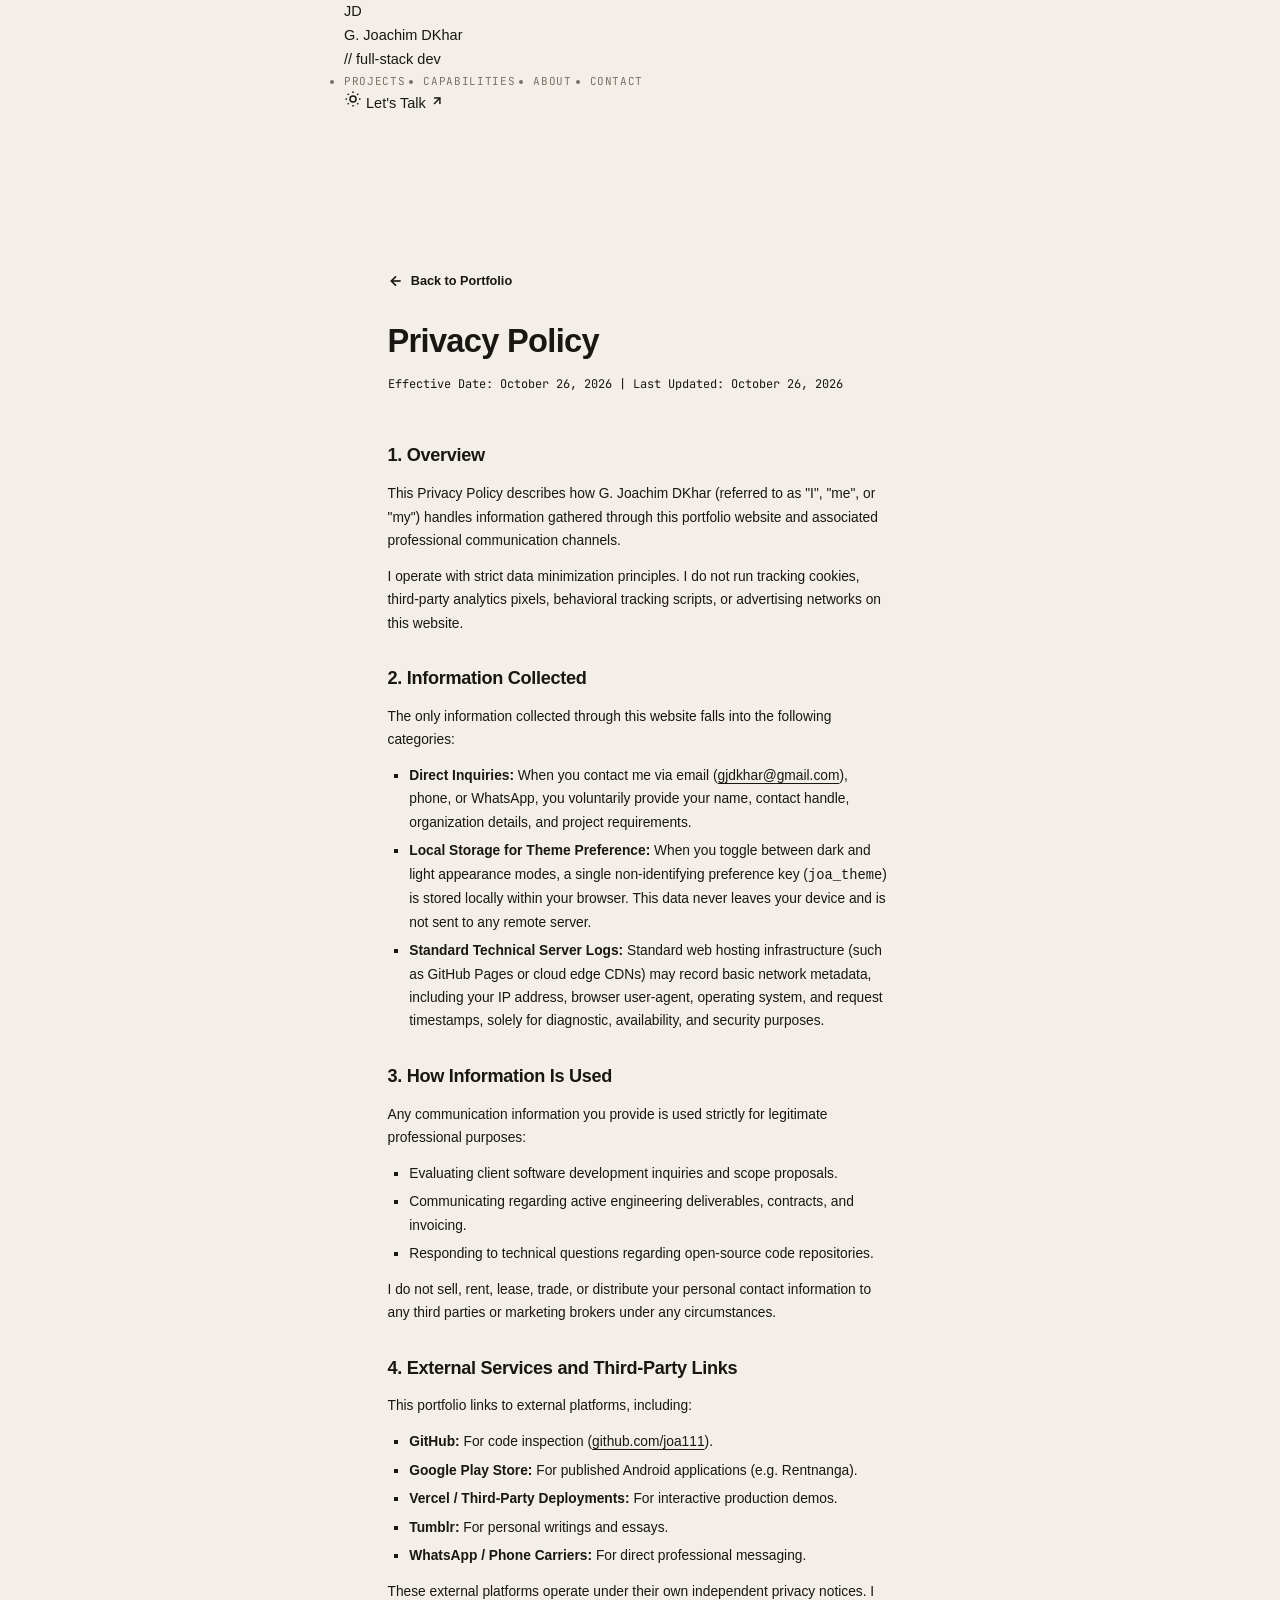
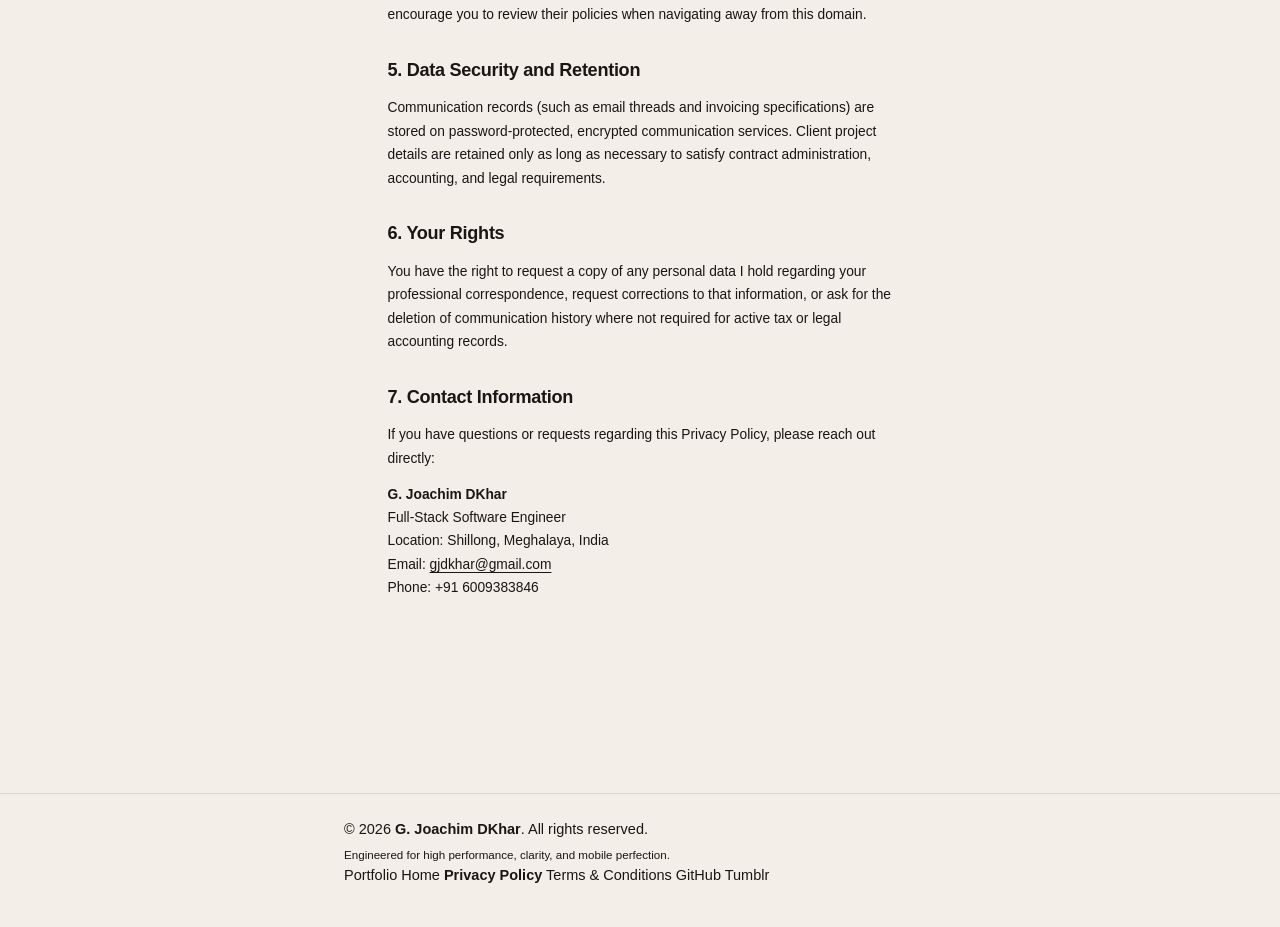
==== privacy.html @ 20d91b4b "fixed slideshpw" ====
<!DOCTYPE html>
<html lang="en" data-theme="dark">
<head>
  <meta charset="UTF-8" />
  <meta name="viewport" content="width=device-width, initial-scale=1.0, viewport-fit=cover" />
  
  <title>Privacy Policy | G. Joachim DKhar</title>
  <meta name="description" content="Privacy Policy for G. Joachim DKhar's software engineering portfolio and consultancy services." />
  <meta name="author" content="G. Joachim DKhar" />
  
  <!-- Clean SVG Favicon -->
  <link rel="icon" type="image/svg+xml" href="assets/favicon.svg" />

  <!-- Google Fonts: Inter & JetBrains Mono -->
  <link rel="preconnect" href="https://fonts.googleapis.com" />
  <link rel="preconnect" href="https://fonts.gstatic.com" crossorigin />
  <link href="https://fonts.googleapis.com/css2?family=Inter:wght@400;500;600;700;800&family=JetBrains+Mono:wght@400;500;600&display=swap" rel="stylesheet" />

  <!-- Stylesheet -->
  <link rel="stylesheet" href="styles.css" />
  <style>
    .legal-page {
      padding-top: calc(68px + 3rem);
      padding-bottom: 5rem;
    }
    .legal-card {
      background: var(--bg-card);
      border: 1px solid var(--border-color);
      border-radius: var(--radius-lg);
      padding: 2rem 1.5rem;
      max-width: 860px;
      margin: 0 auto;
    }
    @media (min-width: 768px) {
      .legal-card {
        padding: 3rem 3rem;
      }
    }
    .legal-title {
      font-size: 2.25rem;
      font-weight: 800;
      letter-spacing: -0.7px;
      color: var(--text-heading);
      margin-bottom: 0.5rem;
    }
    .legal-meta {
      font-size: 0.825rem;
      color: var(--text-muted);
      font-family: 'JetBrains Mono', monospace;
      margin-bottom: 2rem;
      padding-bottom: 1.25rem;
      border-bottom: 1px solid var(--border-color);
    }
    .legal-section {
      margin-bottom: 2rem;
    }
    .legal-section h2 {
      font-size: 1.25rem;
      font-weight: 700;
      color: var(--text-heading);
      margin-bottom: 0.75rem;
      letter-spacing: -0.3px;
    }
    .legal-section p {
      color: var(--text-secondary);
      font-size: 0.95rem;
      line-height: 1.7;
      margin-bottom: 0.85rem;
    }
    .legal-section ul {
      list-style: square;
      padding-left: 1.5rem;
      color: var(--text-secondary);
      font-size: 0.95rem;
      line-height: 1.7;
      margin-bottom: 0.85rem;
    }
    .legal-section li {
      margin-bottom: 0.35rem;
    }
    .legal-section a {
      color: var(--accent-primary);
      text-decoration: underline;
      text-underline-offset: 3px;
    }
    .back-nav {
      display: inline-flex;
      align-items: center;
      gap: 0.5rem;
      font-size: 0.875rem;
      font-weight: 600;
      color: var(--accent-primary);
      margin-bottom: 1.5rem;
    }
    .back-nav:hover {
      text-decoration: underline;
    }
  </style>
</head>
<body>

  <!-- Site Header -->
  <header class="site-header">
    <div class="container nav-wrap">
      <a href="index.html" class="logo-area" aria-label="Go to portfolio home">
        <div class="logo-avatar">JD</div>
        <div>
          <div class="logo-text">G. Joachim DKhar</div>
          <span class="logo-subtitle">// full-stack dev</span>
        </div>
      </a>

      <ul class="nav-links">
        <li><a href="index.html#projects" class="nav-link">Projects</a></li>
        <li><a href="index.html#capabilities" class="nav-link">Capabilities</a></li>
        <li><a href="index.html#about" class="nav-link">About</a></li>
        <li><a href="index.html#contact" class="nav-link">Contact</a></li>
      </ul>

      <div class="nav-actions">
        <button type="button" id="themeToggleBtn" class="theme-toggle-btn" aria-label="Toggle dark/light mode" title="Toggle theme">
          <svg width="18" height="18" viewBox="0 0 24 24" fill="none" stroke="currentColor" stroke-width="2"><circle cx="12" cy="12" r="4"/><path d="M12 2v2"/><path d="M12 20v2"/><path d="m4.93 4.93 1.41 1.41"/><path d="m17.66 17.66 1.41 1.41"/><path d="M2 12h2"/><path d="M20 12h2"/><path d="m6.34 17.66-1.41 1.41"/><path d="m19.07 4.93-1.41 1.41"/></svg>
        </button>

        <a href="index.html#contact" class="btn-header-cta">
          <span>Let's Talk</span>
          <svg width="14" height="14" viewBox="0 0 24 24" fill="none" stroke="currentColor" stroke-width="2.5"><line x1="7" y1="17" x2="17" y2="7"/><polyline points="7 7 17 7 17 17"/></svg>
        </a>
      </div>
    </div>
  </header>

  <main class="legal-page">
    <div class="container">
      <div class="legal-card">
        <a href="index.html" class="back-nav">
          <svg width="16" height="16" viewBox="0 0 24 24" fill="none" stroke="currentColor" stroke-width="2.5"><line x1="19" y1="12" x2="5" y2="12"/><polyline points="12 19 5 12 12 5"/></svg>
          <span>Back to Portfolio</span>
        </a>

        <h1 class="legal-title">Privacy Policy</h1>
        <div class="legal-meta">Effective Date: October 26, 2026 | Last Updated: October 26, 2026</div>

        <section class="legal-section">
          <h2>1. Overview</h2>
          <p>
            This Privacy Policy describes how G. Joachim DKhar (referred to as "I", "me", or "my") handles information gathered through this portfolio website and associated professional communication channels.
          </p>
          <p>
            I operate with strict data minimization principles. I do not run tracking cookies, third-party analytics pixels, behavioral tracking scripts, or advertising networks on this website.
          </p>
        </section>

        <section class="legal-section">
          <h2>2. Information Collected</h2>
          <p>
            The only information collected through this website falls into the following categories:
          </p>
          <ul>
            <li>
              <strong>Direct Inquiries:</strong> When you contact me via email (<a href="mailto:gjdkhar@gmail.com">gjdkhar@gmail.com</a>), phone, or WhatsApp, you voluntarily provide your name, contact handle, organization details, and project requirements.
            </li>
            <li>
              <strong>Local Storage for Theme Preference:</strong> When you toggle between dark and light appearance modes, a single non-identifying preference key (<code>joa_theme</code>) is stored locally within your browser. This data never leaves your device and is not sent to any remote server.
            </li>
            <li>
              <strong>Standard Technical Server Logs:</strong> Standard web hosting infrastructure (such as GitHub Pages or cloud edge CDNs) may record basic network metadata, including your IP address, browser user-agent, operating system, and request timestamps, solely for diagnostic, availability, and security purposes.
            </li>
          </ul>
        </section>

        <section class="legal-section">
          <h2>3. How Information Is Used</h2>
          <p>
            Any communication information you provide is used strictly for legitimate professional purposes:
          </p>
          <ul>
            <li>Evaluating client software development inquiries and scope proposals.</li>
            <li>Communicating regarding active engineering deliverables, contracts, and invoicing.</li>
            <li>Responding to technical questions regarding open-source code repositories.</li>
          </ul>
          <p>
            I do not sell, rent, lease, trade, or distribute your personal contact information to any third parties or marketing brokers under any circumstances.
          </p>
        </section>

        <section class="legal-section">
          <h2>4. External Services and Third-Party Links</h2>
          <p>
            This portfolio links to external platforms, including:
          </p>
          <ul>
            <li><strong>GitHub:</strong> For code inspection (<a href="https://github.com/joa111" target="_blank" rel="noopener noreferrer">github.com/joa111</a>).</li>
            <li><strong>Google Play Store:</strong> For published Android applications (e.g. Rentnanga).</li>
            <li><strong>Vercel / Third-Party Deployments:</strong> For interactive production demos.</li>
            <li><strong>Tumblr:</strong> For personal writings and essays.</li>
            <li><strong>WhatsApp / Phone Carriers:</strong> For direct professional messaging.</li>
          </ul>
          <p>
            These external platforms operate under their own independent privacy notices. I encourage you to review their policies when navigating away from this domain.
          </p>
        </section>

        <section class="legal-section">
          <h2>5. Data Security and Retention</h2>
          <p>
            Communication records (such as email threads and invoicing specifications) are stored on password-protected, encrypted communication services. Client project details are retained only as long as necessary to satisfy contract administration, accounting, and legal requirements.
          </p>
        </section>

        <section class="legal-section">
          <h2>6. Your Rights</h2>
          <p>
            You have the right to request a copy of any personal data I hold regarding your professional correspondence, request corrections to that information, or ask for the deletion of communication history where not required for active tax or legal accounting records.
          </p>
        </section>

        <section class="legal-section">
          <h2>7. Contact Information</h2>
          <p>
            If you have questions or requests regarding this Privacy Policy, please reach out directly:
          </p>
          <p>
            <strong>G. Joachim DKhar</strong><br />
            Full-Stack Software Engineer<br />
            Location: Shillong, Meghalaya, India<br />
            Email: <a href="mailto:gjdkhar@gmail.com">gjdkhar@gmail.com</a><br />
            Phone: +91 6009383846
          </p>
        </section>
      </div>
    </div>
  </main>

  <!-- Site Footer -->
  <footer class="site-footer">
    <div class="container footer-wrap">
      <div>
        <p>&copy; 2026 <strong>G. Joachim DKhar</strong>. All rights reserved.</p>
        <p style="font-size: 0.8rem; margin-top: 0.25rem;">Engineered for high performance, clarity, and mobile perfection.</p>
      </div>

      <div class="footer-links">
        <a href="index.html">Portfolio Home</a>
        <a href="privacy.html" style="color: var(--text-primary); font-weight: 600;">Privacy Policy</a>
        <a href="terms.html">Terms &amp; Conditions</a>
        <a href="https://github.com/joa111" target="_blank" rel="noopener noreferrer">GitHub</a>
        <a href="https://www.tumblr.com/joaaq?source=share" target="_blank" rel="noopener noreferrer">Tumblr</a>
      </div>
    </div>
  </footer>

  <script>
    // Theme Switcher for Privacy Page
    (function() {
      const toggleBtn = document.getElementById('themeToggleBtn');
      const savedTheme = localStorage.getItem('joa_theme') || 'dark';
      document.documentElement.setAttribute('data-theme', savedTheme);
      updateThemeIcon(savedTheme);

      if (toggleBtn) {
        toggleBtn.addEventListener('click', function() {
          const activeTheme = document.documentElement.getAttribute('data-theme');
          const newTheme = activeTheme === 'dark' ? 'light' : 'dark';
          document.documentElement.setAttribute('data-theme', newTheme);
          localStorage.setItem('joa_theme', newTheme);
          updateThemeIcon(newTheme);
        });
      }

      function updateThemeIcon(theme) {
        if (!toggleBtn) return;
        if (theme === 'light') {
          toggleBtn.innerHTML = '<svg width="18" height="18" viewBox="0 0 24 24" fill="none" stroke="currentColor" stroke-width="2"><path d="M12 3a6 6 0 0 0 9 9 9 9 0 1 1-9-9Z"/></svg>';
          toggleBtn.setAttribute('title', 'Switch to Dark Mode');
        } else {
          toggleBtn.innerHTML = '<svg width="18" height="18" viewBox="0 0 24 24" fill="none" stroke="currentColor" stroke-width="2"><circle cx="12" cy="12" r="4"/><path d="M12 2v2"/><path d="M12 20v2"/><path d="m4.93 4.93 1.41 1.41"/><path d="m17.66 17.66 1.41 1.41"/><path d="M2 12h2"/><path d="M20 12h2"/><path d="m6.34 17.66-1.41 1.41"/><path d="m19.07 4.93-1.41 1.41"/></svg>';
          toggleBtn.setAttribute('title', 'Switch to Light Mode');
        }
      }
    })();
  </script>
</body>
</html>
---- styles.css ----
/* ==========================================================================
   G. Joachim DKhar Portfolio
   Original Tactile Editorial Theme (Warm Parchment & Obsidian Ink)
   Unique layout, craftsman typography, mobile-first responsiveness
   ========================================================================== */

:root {
  /* Warm Tactile Palette */
  --paper: #f3eee7;
  --paper-card: #ece6dc;
  --paper-elevated: #ffffff;
  --ink: #191613;
  --ink-secondary: #4a453e;
  --ink-muted: #797166;
  --ink-faint: #aaa296;
  --rule: #ded6cb;
  --rule-light: #e8e1d7;
  --accent-rust: #9a3412;
  --accent-amber: #b45309;
  --badge-bg: rgba(25, 22, 19, 0.05);

  --max-w: 640px;
  --pad-x: 24px;
  --font-body: 'Plus Jakarta Sans', -apple-system, BlinkMacSystemFont, 'Segoe UI', Roboto, sans-serif;
  --font-mono: 'JetBrains Mono', ui-monospace, Menlo, Monaco, Consolas, monospace;
}

/* Reset */
*, *::before, *::after {
  box-sizing: border-box;
  margin: 0;
  padding: 0;
}

html {
  background-color: var(--paper);
  color: var(--ink);
  font-family: var(--font-body);
  font-size: 14.5px;
  line-height: 1.65;
  -webkit-font-smoothing: antialiased;
  -moz-osx-font-smoothing: grayscale;
  scroll-behavior: smooth;
  scroll-padding-top: 40px;
}

body {
  background-color: var(--paper);
  color: var(--ink);
  min-height: 100vh;
  display: flex;
  flex-direction: column;
}

a {
  color: inherit;
  text-decoration: none;
  transition: color 0.15s ease, opacity 0.15s ease;
}

a:hover {
  color: var(--accent-rust);
}

button {
  font-family: inherit;
  font-size: inherit;
  border: none;
  background: none;
  cursor: pointer;
  color: inherit;
}

/* Container */
.container {
  width: 100%;
  max-width: var(--max-w);
  padding: 0 var(--pad-x);
  margin: 0 auto;
}

/* ==========================================================================
   Header & Navigation
   ========================================================================== */

.site-nav {
  position: sticky;
  top: 0;
  background: rgba(243, 238, 231, 0.92);
  backdrop-filter: blur(10px);
  -webkit-backdrop-filter: blur(10px);
  z-index: 100;
  border-bottom: 1px solid transparent;
  transition: border-color 0.2s ease;
}

.site-nav.scrolled {
  border-bottom-color: var(--rule);
}

.nav-row {
  display: flex;
  justify-content: space-between;
  align-items: center;
  padding: 20px 0;
}

.brand-monogram {
  display: flex;
  align-items: center;
  gap: 8px;
  font-family: var(--font-mono);
  font-size: 12.5px;
  font-weight: 600;
  letter-spacing: -0.2px;
}

.brand-monogram .badge-city {
  font-size: 10.5px;
  color: var(--ink-muted);
  font-weight: 400;
  border: 1px solid var(--rule);
  padding: 2px 6px;
  border-radius: 3px;
}

.nav-links {
  display: flex;
  gap: 18px;
  font-family: var(--font-mono);
  font-size: 11px;
  text-transform: uppercase;
  letter-spacing: 0.06em;
  color: var(--ink-muted);
}

.nav-links a {
  color: var(--ink-muted);
}

.nav-links a:hover {
  color: var(--ink);
  text-decoration: none;
}

/* ==========================================================================
   Hero Section
   ========================================================================== */

.hero {
  padding-top: 44px;
  padding-bottom: 36px;
}

.availability-tag {
  display: inline-flex;
  align-items: center;
  gap: 7px;
  font-family: var(--font-mono);
  font-size: 11px;
  color: var(--ink-secondary);
  background: var(--badge-bg);
  border: 1px solid var(--rule);
  padding: 4px 10px;
  border-radius: 999px;
  margin-bottom: 20px;
}

.availability-tag .live-dot {
  width: 6px;
  height: 6px;
  background-color: #16a34a;
  border-radius: 50%;
  box-shadow: 0 0 0 3px rgba(22, 163, 74, 0.2);
}

.hero-name {
  font-size: 26px;
  font-weight: 800;
  letter-spacing: -0.6px;
  line-height: 1.2;
  margin-bottom: 6px;
  color: var(--ink);
}

.hero-role {
  font-family: var(--font-mono);
  font-size: 13px;
  color: var(--accent-rust);
  font-weight: 500;
  margin-bottom: 16px;
  letter-spacing: -0.2px;
}

.hero-bio {
  font-size: 14.5px;
  color: var(--ink-secondary);
  line-height: 1.7;
  margin-bottom: 18px;
}

.hero-vibe {
  font-size: 13px;
  font-style: italic;
  color: var(--ink-muted);
  border-left: 2px solid var(--accent-amber);
  padding-left: 10px;
  margin-bottom: 24px;
}

/* Quick Touchpoints Bar */
.quick-connect-bar {
  display: flex;
  flex-wrap: wrap;
  gap: 10px;
  font-family: var(--font-mono);
  font-size: 11.5px;
}

.connect-pill {
  display: inline-flex;
  align-items: center;
  gap: 5px;
  padding: 5px 11px;
  border: 1px solid var(--rule);
  background: var(--paper-card);
  border-radius: 4px;
  color: var(--ink);
  transition: all 0.15s ease;
}

.connect-pill:hover {
  border-color: var(--accent-rust);
  color: var(--accent-rust);
  background: var(--paper);
}

/* ==========================================================================
   Section Dividers & Headers
   ========================================================================== */

.section-rule {
  border: none;
  border-top: 1px solid var(--rule);
  margin: 40px 0;
}

.section-intro {
  margin-bottom: 24px;
}

.section-label-chip {
  font-family: var(--font-mono);
  font-size: 10.5px;
  text-transform: uppercase;
  letter-spacing: 0.1em;
  color: var(--accent-rust);
  font-weight: 600;
  margin-bottom: 4px;
  display: block;
}

.section-heading {
  font-size: 18px;
  font-weight: 800;
  letter-spacing: -0.4px;
  color: var(--ink);
  margin-bottom: 6px;
}

.section-subtext {
  font-size: 13px;
  color: var(--ink-muted);
  line-height: 1.6;
}

/* ==========================================================================
   Project Cards (Original Journal Layout)
   ========================================================================== */

.projects-stream {
  display: flex;
  flex-direction: column;
  gap: 32px;
}

.project-entry {
  background: var(--paper-card);
  border: 1px solid var(--rule);
  border-radius: 6px;
  padding: 20px;
  transition: border-color 0.2s ease;
}

.project-entry:hover {
  border-color: var(--ink-muted);
}

.project-topbar {
  display: flex;
  justify-content: space-between;
  align-items: baseline;
  gap: 12px;
  margin-bottom: 8px;
}

.project-index-title {
  display: flex;
  align-items: baseline;
  gap: 8px;
  flex-wrap: wrap;
}

.project-num {
  font-family: var(--font-mono);
  font-size: 11px;
  font-weight: 600;
  color: var(--accent-rust);
}

.project-name {
  font-size: 15px;
  font-weight: 700;
  color: var(--ink);
}

.project-name a {
  display: inline-flex;
  align-items: center;
  gap: 4px;
}

.project-name a:hover {
  color: var(--accent-rust);
}

.project-meta-year {
  font-family: var(--font-mono);
  font-size: 11px;
  color: var(--ink-muted);
  white-space: nowrap;
}

.project-summary-text {
  font-size: 13px;
  color: var(--ink-secondary);
  line-height: 1.6;
  margin-bottom: 12px;
}

/* Highlights */
.project-bullet-list {
  list-style: none;
  display: flex;
  flex-direction: column;
  gap: 4px;
  padding-left: 12px;
  border-left: 2px solid var(--rule);
  margin-bottom: 14px;
}

.project-bullet-list li {
  font-size: 12px;
  color: var(--ink-muted);
  line-height: 1.5;
}

.project-bullet-list li strong {
  color: var(--ink);
  font-weight: 600;
}

/* Tech Pills */
.project-tech-chips {
  display: flex;
  flex-wrap: wrap;
  gap: 6px;
  margin-bottom: 14px;
}

.chip {
  font-family: var(--font-mono);
  font-size: 10.5px;
  color: var(--ink-secondary);
  background: rgba(0, 0, 0, 0.03);
  border: 1px solid var(--rule);
  padding: 2px 7px;
  border-radius: 3px;
}

/* Interactive Screenshot Drawer */
.screenshot-dock {
  border-top: 1px solid var(--rule);
  padding-top: 12px;
  margin-top: 6px;
}

.screenshot-dock-bar {
  display: flex;
  justify-content: space-between;
  align-items: center;
  margin-bottom: 8px;
}

.dock-label {
  font-family: var(--font-mono);
  font-size: 10.5px;
  text-transform: uppercase;
  letter-spacing: 0.05em;
  color: var(--ink-muted);
}

.dock-expand-btn {
  font-family: var(--font-mono);
  font-size: 11px;
  color: var(--accent-rust);
  font-weight: 600;
  display: inline-flex;
  align-items: center;
  gap: 3px;
}

.dock-expand-btn:hover {
  text-decoration: underline;
}

.screenshot-strip {
  display: flex;
  gap: 8px;
  overflow-x: auto;
  padding-bottom: 4px;
  scrollbar-width: thin;
  scrollbar-color: var(--rule) transparent;
}

.screenshot-strip::-webkit-scrollbar {
  height: 4px;
}

.screenshot-strip::-webkit-scrollbar-thumb {
  background: var(--rule);
  border-radius: 2px;
}

.strip-item {
  flex-shrink: 0;
  width: 96px;
  height: 56px;
  border-radius: 3px;
  border: 1px solid var(--rule);
  background: #000;
  overflow: hidden;
  cursor: pointer;
  transition: transform 0.15s ease, border-color 0.15s ease;
}

.strip-item:hover {
  transform: translateY(-2px);
  border-color: var(--ink);
}

.strip-item img {
  width: 100%;
  height: 100%;
  object-fit: cover;
  object-position: top center;
  display: block;
}

/* Expandable Project Groups (Kitchen POS & Portfolios) */
.project-expand-action {
  margin-top: 14px;
  padding-top: 12px;
  border-top: 1px dashed var(--rule);
}

.expand-trigger-btn {
  display: inline-flex;
  align-items: center;
  justify-content: space-between;
  width: 100%;
  padding: 8px 12px;
  background: var(--paper);
  border: 1px solid var(--rule);
  border-radius: 4px;
  font-family: var(--font-mono);
  font-size: 11.5px;
  font-weight: 600;
  color: var(--ink);
  transition: all 0.15s ease;
}

.expand-trigger-btn:hover {
  border-color: var(--accent-rust);
  color: var(--accent-rust);
}

.expand-trigger-btn .sign-icon {
  font-size: 13px;
  transition: transform 0.2s ease;
}

.expand-trigger-btn.active .sign-icon {
  transform: rotate(180deg);
}

.expandable-deck {
  display: none;
  flex-direction: column;
  gap: 20px;
  margin-top: 16px;
  padding-top: 4px;
}

.expandable-deck.open {
  display: flex;
  animation: fadeInDown 0.25s ease forwards;
}

@keyframes fadeInDown {
  from {
    opacity: 0;
    transform: translateY(-6px);
  }
  to {
    opacity: 1;
    transform: translateY(0);
  }
}

.sub-project-card {
  background: var(--paper);
  border: 1px solid var(--rule);
  border-left: 3px solid var(--accent-rust);
  border-radius: 4px;
  padding: 16px;
}

.sub-project-header {
  display: flex;
  justify-content: space-between;
  align-items: baseline;
  gap: 10px;
  margin-bottom: 6px;
}

.sub-project-title {
  font-size: 14px;
  font-weight: 700;
  color: var(--ink);
}

.sub-project-title a {
  display: inline-flex;
  align-items: center;
  gap: 4px;
}

.sub-project-desc {
  font-size: 12.5px;
  color: var(--ink-secondary);
  line-height: 1.55;
  margin-bottom: 10px;
}

/* ==========================================================================
   Focus & Capabilities
   ========================================================================== */

.focus-ledger {
  display: flex;
  flex-direction: column;
  gap: 12px;
}

.focus-row {
  display: flex;
  justify-content: space-between;
  align-items: baseline;
  gap: 16px;
  padding-bottom: 12px;
  border-bottom: 1px dashed var(--rule);
}

.focus-row:last-child {
  border-bottom: none;
}

.focus-item-name {
  font-size: 13.5px;
  font-weight: 700;
  color: var(--ink);
}

.focus-item-detail {
  font-size: 12px;
  color: var(--ink-muted);
  text-align: right;
  font-family: var(--font-mono);
}

/* ==========================================================================
   Contact / Footer
   ========================================================================== */

.contact-card {
  background: var(--paper-card);
  border: 1px solid var(--rule);
  border-radius: 6px;
  padding: 24px;
}

.contact-headline {
  font-size: 16px;
  font-weight: 700;
  color: var(--ink);
  margin-bottom: 6px;
}

.contact-body {
  font-size: 13px;
  color: var(--ink-secondary);
  line-height: 1.6;
  margin-bottom: 16px;
}

.contact-links-grid {
  display: grid;
  grid-template-columns: 1fr;
  gap: 8px;
}

@media (min-width: 480px) {
  .contact-links-grid {
    grid-template-columns: 1fr 1fr;
  }
}

.contact-tile {
  display: flex;
  flex-direction: column;
  padding: 10px 12px;
  background: var(--paper);
  border: 1px solid var(--rule);
  border-radius: 4px;
  transition: border-color 0.15s ease;
}

.contact-tile:hover {
  border-color: var(--accent-rust);
}

.tile-label {
  font-family: var(--font-mono);
  font-size: 10px;
  text-transform: uppercase;
  color: var(--ink-muted);
}

.tile-val {
  font-size: 13px;
  font-weight: 600;
  color: var(--ink);
}

/* Site Footer */
.site-footer {
  border-top: 1px solid var(--rule);
  padding: 24px 0 40px;
  margin-top: 48px;
}

.footer-content {
  display: flex;
  justify-content: space-between;
  align-items: center;
  font-family: var(--font-mono);
  font-size: 11px;
  color: var(--ink-muted);
  text-transform: uppercase;
}

.footer-nav {
  display: flex;
  gap: 12px;
}

/* ==========================================================================
   Lightbox Modal
   ========================================================================== */

.viewer-modal {
  position: fixed;
  inset: 0;
  z-index: 1000;
  background: rgba(25, 22, 19, 0.94);
  backdrop-filter: blur(10px);
  -webkit-backdrop-filter: blur(10px);
  display: flex;
  flex-direction: column;
  opacity: 0;
  pointer-events: none;
  transition: opacity 0.2s ease;
}

.viewer-modal.active {
  opacity: 1;
  pointer-events: auto;
}

.viewer-header {
  display: flex;
  justify-content: space-between;
  align-items: center;
  padding: 14px 20px;
  border-bottom: 1px solid rgba(255, 255, 255, 0.12);
  color: #fff;
  max-width: 960px;
  width: 100%;
  margin: 0 auto;
}

.viewer-title-info {
  display: flex;
  flex-direction: column;
}

.viewer-title {
  font-size: 13px;
  font-weight: 700;
  color: #fff;
}

.viewer-caption {
  font-family: var(--font-mono);
  font-size: 11px;
  color: rgba(255, 255, 255, 0.65);
}

.viewer-close-btn {
  font-size: 18px;
  color: #fff;
  padding: 4px 8px;
}

.viewer-stage {
  flex: 1;
  display: flex;
  align-items: center;
  justify-content: center;
  position: relative;
  padding: 16px;
  max-width: 1000px;
  margin: 0 auto;
  width: 100%;
}

.viewer-img {
  max-width: 100%;
  max-height: 80vh;
  object-fit: contain;
  border-radius: 4px;
  box-shadow: 0 10px 30px rgba(0, 0, 0, 0.6);
  border: 1px solid rgba(255, 255, 255, 0.1);
}

.viewer-btn {
  position: absolute;
  top: 50%;
  transform: translateY(-50%);
  width: 38px;
  height: 38px;
  border-radius: 50%;
  background: rgba(255, 255, 255, 0.12);
  border: 1px solid rgba(255, 255, 255, 0.2);
  color: #fff;
  display: flex;
  align-items: center;
  justify-content: center;
  cursor: pointer;
  transition: all 0.15s ease;
  font-size: 14px;
}

.viewer-btn:hover {
  background: #fff;
  color: #000;
}

.viewer-prev { left: 16px; }
.viewer-next { right: 16px; }

/* Toast */
.toast-pill {
  position: fixed;
  bottom: 24px;
  left: 50%;
  transform: translateX(-50%) translateY(20px);
  background: var(--ink);
  color: var(--paper);
  font-family: var(--font-mono);
  font-size: 11px;
  padding: 6px 14px;
  border-radius: 4px;
  opacity: 0;
  pointer-events: none;
  transition: all 0.2s ease;
  z-index: 2000;
}

.toast-pill.show {
  opacity: 1;
  transform: translateX(-50%) translateY(0);
}

/* Mobile Tweaks */
@media (max-width: 480px) {
  :root {
    --pad-x: 18px;
  }

  .hero-name {
    font-size: 22px;
  }

  .nav-links {
    gap: 12px;
    font-size: 10px;
  }

  .viewer-prev { left: 6px; }
  .viewer-next { right: 6px; }
}
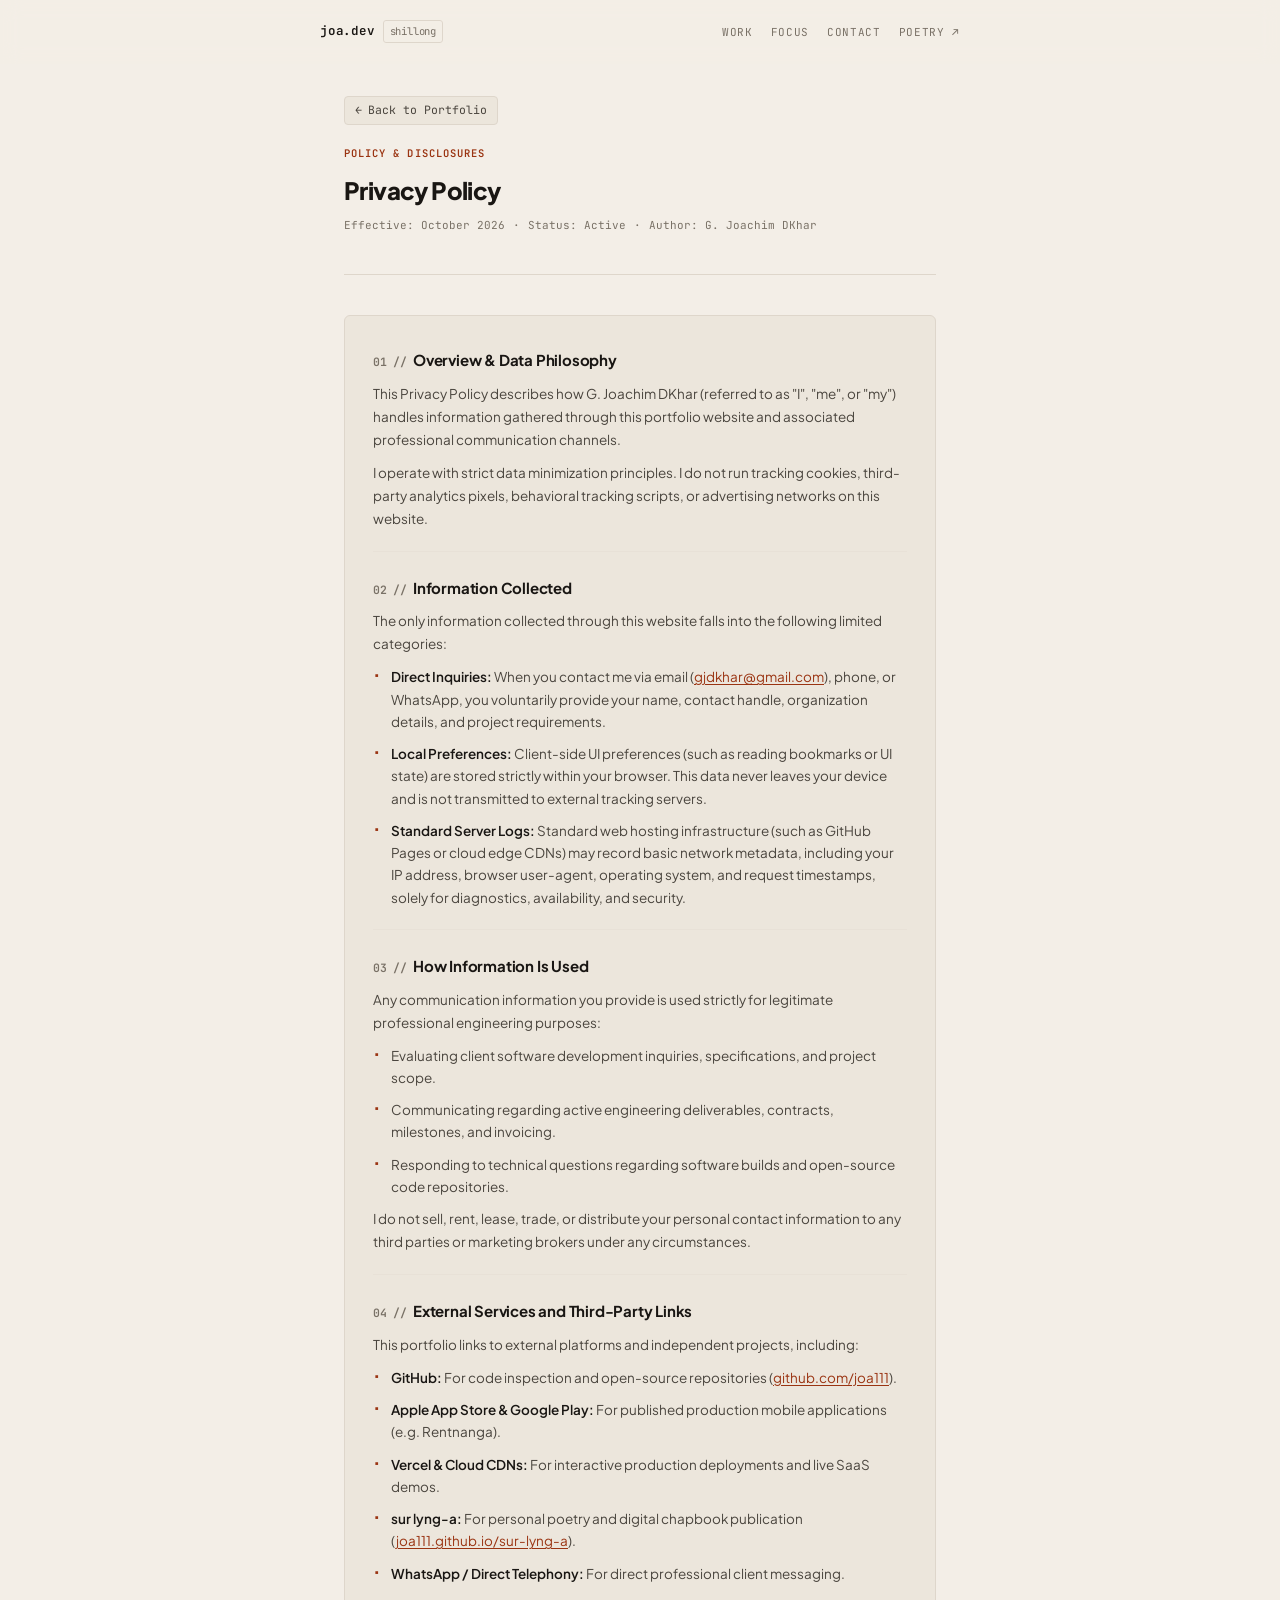
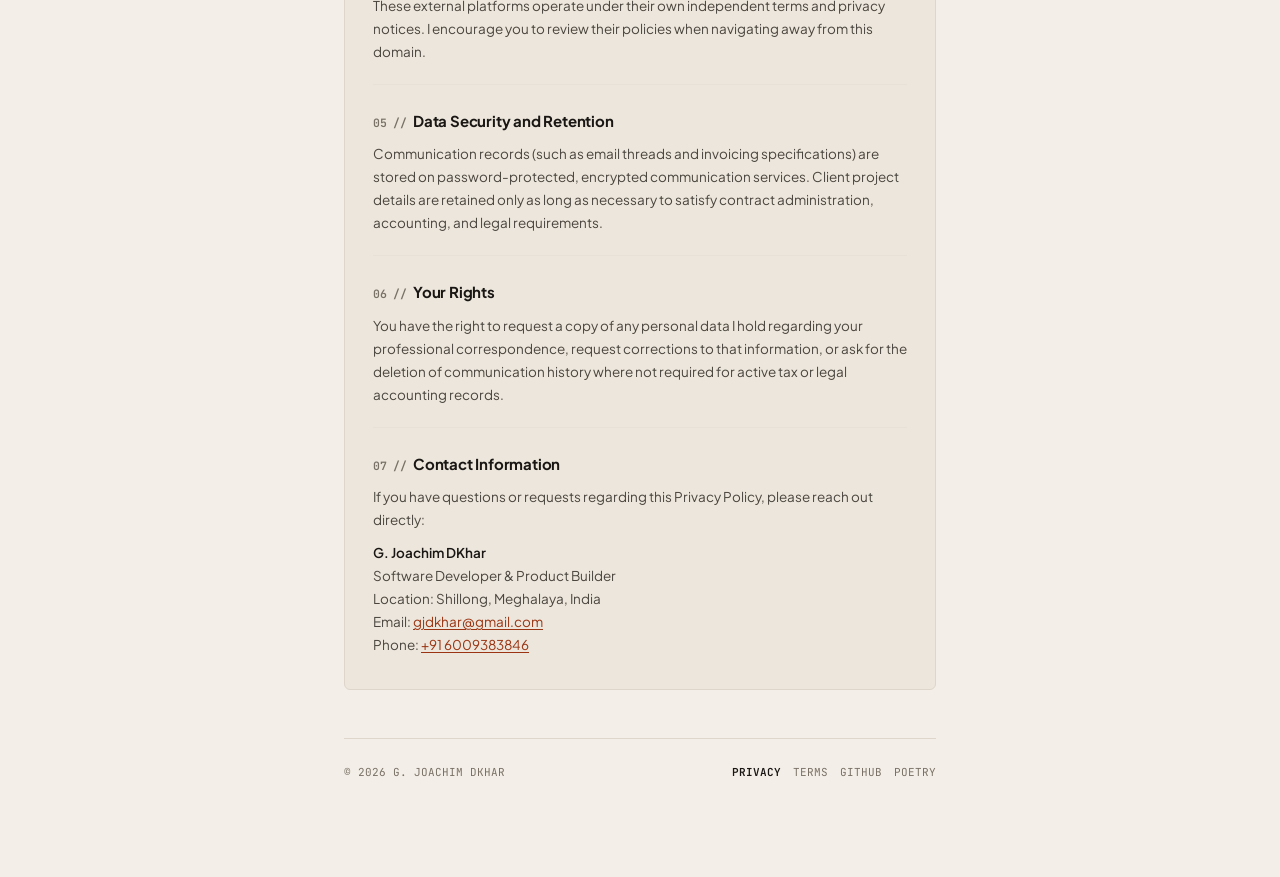
==== commit 0bcaedbd: "fixed terms n privacy" ====
--- a/privacy.html
+++ b/privacy.html
@@ -1,5 +1,5 @@
 <!DOCTYPE html>
-<html lang="en" data-theme="dark">
+<html lang="en">
 <head>
   <meta charset="UTF-8" />
   <meta name="viewport" content="width=device-width, initial-scale=1.0, viewport-fit=cover" />
@@ -8,141 +8,58 @@
   <meta name="description" content="Privacy Policy for G. Joachim DKhar's software engineering portfolio and consultancy services." />
   <meta name="author" content="G. Joachim DKhar" />
   
-  <!-- Clean SVG Favicon -->
-  <link rel="icon" type="image/svg+xml" href="assets/favicon.svg" />
+  <link rel="icon" href="data:image/svg+xml,<svg xmlns='http://www.w3.org/2000/svg' viewBox='0 0 100 100'><text y='.9em' font-size='90'>⚡</text></svg>" />
 
-  <!-- Google Fonts: Inter & JetBrains Mono -->
+  <!-- Google Fonts: Plus Jakarta Sans & JetBrains Mono -->
   <link rel="preconnect" href="https://fonts.googleapis.com" />
   <link rel="preconnect" href="https://fonts.gstatic.com" crossorigin />
-  <link href="https://fonts.googleapis.com/css2?family=Inter:wght@400;500;600;700;800&family=JetBrains+Mono:wght@400;500;600&display=swap" rel="stylesheet" />
+  <link href="https://fonts.googleapis.com/css2?family=JetBrains+Mono:wght@400;500;600&family=Plus+Jakarta+Sans:wght@400;500;600;700;800&display=swap" rel="stylesheet" />
 
   <!-- Stylesheet -->
   <link rel="stylesheet" href="styles.css" />
-  <style>
-    .legal-page {
-      padding-top: calc(68px + 3rem);
-      padding-bottom: 5rem;
-    }
-    .legal-card {
-      background: var(--bg-card);
-      border: 1px solid var(--border-color);
-      border-radius: var(--radius-lg);
-      padding: 2rem 1.5rem;
-      max-width: 860px;
-      margin: 0 auto;
-    }
-    @media (min-width: 768px) {
-      .legal-card {
-        padding: 3rem 3rem;
-      }
-    }
-    .legal-title {
-      font-size: 2.25rem;
-      font-weight: 800;
-      letter-spacing: -0.7px;
-      color: var(--text-heading);
-      margin-bottom: 0.5rem;
-    }
-    .legal-meta {
-      font-size: 0.825rem;
-      color: var(--text-muted);
-      font-family: 'JetBrains Mono', monospace;
-      margin-bottom: 2rem;
-      padding-bottom: 1.25rem;
-      border-bottom: 1px solid var(--border-color);
-    }
-    .legal-section {
-      margin-bottom: 2rem;
-    }
-    .legal-section h2 {
-      font-size: 1.25rem;
-      font-weight: 700;
-      color: var(--text-heading);
-      margin-bottom: 0.75rem;
-      letter-spacing: -0.3px;
-    }
-    .legal-section p {
-      color: var(--text-secondary);
-      font-size: 0.95rem;
-      line-height: 1.7;
-      margin-bottom: 0.85rem;
-    }
-    .legal-section ul {
-      list-style: square;
-      padding-left: 1.5rem;
-      color: var(--text-secondary);
-      font-size: 0.95rem;
-      line-height: 1.7;
-      margin-bottom: 0.85rem;
-    }
-    .legal-section li {
-      margin-bottom: 0.35rem;
-    }
-    .legal-section a {
-      color: var(--accent-primary);
-      text-decoration: underline;
-      text-underline-offset: 3px;
-    }
-    .back-nav {
-      display: inline-flex;
-      align-items: center;
-      gap: 0.5rem;
-      font-size: 0.875rem;
-      font-weight: 600;
-      color: var(--accent-primary);
-      margin-bottom: 1.5rem;
-    }
-    .back-nav:hover {
-      text-decoration: underline;
-    }
-  </style>
 </head>
 <body>
 
-  <!-- Site Header -->
-  <header class="site-header">
-    <div class="container nav-wrap">
-      <a href="index.html" class="logo-area" aria-label="Go to portfolio home">
-        <div class="logo-avatar">JD</div>
-        <div>
-          <div class="logo-text">G. Joachim DKhar</div>
-          <span class="logo-subtitle">// full-stack dev</span>
-        </div>
+  <!-- Top Navigation -->
+  <header class="site-nav">
+    <div class="container nav-row">
+      <a href="index.html" class="brand-monogram">
+        <span>joa.dev</span>
+        <span class="badge-city">shillong</span>
       </a>
-
-      <ul class="nav-links">
-        <li><a href="index.html#projects" class="nav-link">Projects</a></li>
-        <li><a href="index.html#capabilities" class="nav-link">Capabilities</a></li>
-        <li><a href="index.html#about" class="nav-link">About</a></li>
-        <li><a href="index.html#contact" class="nav-link">Contact</a></li>
-      </ul>
-
-      <div class="nav-actions">
-        <button type="button" id="themeToggleBtn" class="theme-toggle-btn" aria-label="Toggle dark/light mode" title="Toggle theme">
-          <svg width="18" height="18" viewBox="0 0 24 24" fill="none" stroke="currentColor" stroke-width="2"><circle cx="12" cy="12" r="4"/><path d="M12 2v2"/><path d="M12 20v2"/><path d="m4.93 4.93 1.41 1.41"/><path d="m17.66 17.66 1.41 1.41"/><path d="M2 12h2"/><path d="M20 12h2"/><path d="m6.34 17.66-1.41 1.41"/><path d="m19.07 4.93-1.41 1.41"/></svg>
-        </button>
-
-        <a href="index.html#contact" class="btn-header-cta">
-          <span>Let's Talk</span>
-          <svg width="14" height="14" viewBox="0 0 24 24" fill="none" stroke="currentColor" stroke-width="2.5"><line x1="7" y1="17" x2="17" y2="7"/><polyline points="7 7 17 7 17 17"/></svg>
-        </a>
-      </div>
+      <nav class="nav-links">
+        <a href="index.html#work">Work</a>
+        <a href="index.html#focus">Focus</a>
+        <a href="index.html#contact">Contact</a>
+        <a href="https://joa111.github.io/sur-lyng-a/" target="_blank" rel="noopener noreferrer">Poetry ↗</a>
+      </nav>
     </div>
   </header>
 
   <main class="legal-page">
     <div class="container">
+      <a href="index.html" class="back-nav-pill">
+        <span>←</span>
+        <span>Back to Portfolio</span>
+      </a>
+
+      <div class="legal-header">
+        <span class="section-label-chip">Policy &amp; Disclosures</span>
+        <h1 class="legal-title">Privacy Policy</h1>
+        <div class="legal-meta-ledger">
+          <span>Effective: October 2026</span>
+          <span>·</span>
+          <span>Status: Active</span>
+          <span>·</span>
+          <span>Author: G. Joachim DKhar</span>
+        </div>
+      </div>
+
+      <hr class="section-rule" />
+
       <div class="legal-card">
-        <a href="index.html" class="back-nav">
-          <svg width="16" height="16" viewBox="0 0 24 24" fill="none" stroke="currentColor" stroke-width="2.5"><line x1="19" y1="12" x2="5" y2="12"/><polyline points="12 19 5 12 12 5"/></svg>
-          <span>Back to Portfolio</span>
-        </a>
-
-        <h1 class="legal-title">Privacy Policy</h1>
-        <div class="legal-meta">Effective Date: October 26, 2026 | Last Updated: October 26, 2026</div>
-
         <section class="legal-section">
-          <h2>1. Overview</h2>
+          <h2 class="legal-heading"><span class="legal-num">01 //</span> Overview &amp; Data Philosophy</h2>
           <p>
             This Privacy Policy describes how G. Joachim DKhar (referred to as "I", "me", or "my") handles information gathered through this portfolio website and associated professional communication channels.
           </p>
@@ -152,32 +69,32 @@
         </section>
 
         <section class="legal-section">
-          <h2>2. Information Collected</h2>
+          <h2 class="legal-heading"><span class="legal-num">02 //</span> Information Collected</h2>
           <p>
-            The only information collected through this website falls into the following categories:
+            The only information collected through this website falls into the following limited categories:
           </p>
           <ul>
             <li>
               <strong>Direct Inquiries:</strong> When you contact me via email (<a href="mailto:gjdkhar@gmail.com">gjdkhar@gmail.com</a>), phone, or WhatsApp, you voluntarily provide your name, contact handle, organization details, and project requirements.
             </li>
             <li>
-              <strong>Local Storage for Theme Preference:</strong> When you toggle between dark and light appearance modes, a single non-identifying preference key (<code>joa_theme</code>) is stored locally within your browser. This data never leaves your device and is not sent to any remote server.
+              <strong>Local Preferences:</strong> Client-side UI preferences (such as reading bookmarks or UI state) are stored strictly within your browser. This data never leaves your device and is not transmitted to external tracking servers.
             </li>
             <li>
-              <strong>Standard Technical Server Logs:</strong> Standard web hosting infrastructure (such as GitHub Pages or cloud edge CDNs) may record basic network metadata, including your IP address, browser user-agent, operating system, and request timestamps, solely for diagnostic, availability, and security purposes.
+              <strong>Standard Server Logs:</strong> Standard web hosting infrastructure (such as GitHub Pages or cloud edge CDNs) may record basic network metadata, including your IP address, browser user-agent, operating system, and request timestamps, solely for diagnostics, availability, and security.
             </li>
           </ul>
         </section>
 
         <section class="legal-section">
-          <h2>3. How Information Is Used</h2>
+          <h2 class="legal-heading"><span class="legal-num">03 //</span> How Information Is Used</h2>
           <p>
-            Any communication information you provide is used strictly for legitimate professional purposes:
+            Any communication information you provide is used strictly for legitimate professional engineering purposes:
           </p>
           <ul>
-            <li>Evaluating client software development inquiries and scope proposals.</li>
-            <li>Communicating regarding active engineering deliverables, contracts, and invoicing.</li>
-            <li>Responding to technical questions regarding open-source code repositories.</li>
+            <li>Evaluating client software development inquiries, specifications, and project scope.</li>
+            <li>Communicating regarding active engineering deliverables, contracts, milestones, and invoicing.</li>
+            <li>Responding to technical questions regarding software builds and open-source code repositories.</li>
           </ul>
           <p>
             I do not sell, rent, lease, trade, or distribute your personal contact information to any third parties or marketing brokers under any circumstances.
@@ -185,100 +102,74 @@
         </section>
 
         <section class="legal-section">
-          <h2>4. External Services and Third-Party Links</h2>
+          <h2 class="legal-heading"><span class="legal-num">04 //</span> External Services and Third-Party Links</h2>
           <p>
-            This portfolio links to external platforms, including:
+            This portfolio links to external platforms and independent projects, including:
           </p>
           <ul>
-            <li><strong>GitHub:</strong> For code inspection (<a href="https://github.com/joa111" target="_blank" rel="noopener noreferrer">github.com/joa111</a>).</li>
-            <li><strong>Google Play Store:</strong> For published Android applications (e.g. Rentnanga).</li>
-            <li><strong>Vercel / Third-Party Deployments:</strong> For interactive production demos.</li>
-            <li><strong>Tumblr:</strong> For personal writings and essays.</li>
-            <li><strong>WhatsApp / Phone Carriers:</strong> For direct professional messaging.</li>
+            <li><strong>GitHub:</strong> For code inspection and open-source repositories (<a href="https://github.com/joa111" target="_blank" rel="noopener noreferrer">github.com/joa111</a>).</li>
+            <li><strong>Apple App Store &amp; Google Play:</strong> For published production mobile applications (e.g. Rentnanga).</li>
+            <li><strong>Vercel &amp; Cloud CDNs:</strong> For interactive production deployments and live SaaS demos.</li>
+            <li><strong>sur lyng-a:</strong> For personal poetry and digital chapbook publication (<a href="https://joa111.github.io/sur-lyng-a/" target="_blank" rel="noopener noreferrer">joa111.github.io/sur-lyng-a</a>).</li>
+            <li><strong>WhatsApp / Direct Telephony:</strong> For direct professional client messaging.</li>
           </ul>
           <p>
-            These external platforms operate under their own independent privacy notices. I encourage you to review their policies when navigating away from this domain.
+            These external platforms operate under their own independent terms and privacy notices. I encourage you to review their policies when navigating away from this domain.
           </p>
         </section>
 
         <section class="legal-section">
-          <h2>5. Data Security and Retention</h2>
+          <h2 class="legal-heading"><span class="legal-num">05 //</span> Data Security and Retention</h2>
           <p>
             Communication records (such as email threads and invoicing specifications) are stored on password-protected, encrypted communication services. Client project details are retained only as long as necessary to satisfy contract administration, accounting, and legal requirements.
           </p>
         </section>
 
         <section class="legal-section">
-          <h2>6. Your Rights</h2>
+          <h2 class="legal-heading"><span class="legal-num">06 //</span> Your Rights</h2>
           <p>
             You have the right to request a copy of any personal data I hold regarding your professional correspondence, request corrections to that information, or ask for the deletion of communication history where not required for active tax or legal accounting records.
           </p>
         </section>
 
         <section class="legal-section">
-          <h2>7. Contact Information</h2>
+          <h2 class="legal-heading"><span class="legal-num">07 //</span> Contact Information</h2>
           <p>
             If you have questions or requests regarding this Privacy Policy, please reach out directly:
           </p>
           <p>
             <strong>G. Joachim DKhar</strong><br />
-            Full-Stack Software Engineer<br />
+            Software Developer &amp; Product Builder<br />
             Location: Shillong, Meghalaya, India<br />
             Email: <a href="mailto:gjdkhar@gmail.com">gjdkhar@gmail.com</a><br />
-            Phone: +91 6009383846
+            Phone: <a href="tel:+916009383846">+91 6009383846</a>
           </p>
         </section>
       </div>
+
+      <!-- Footer -->
+      <footer class="site-footer">
+        <div class="footer-content">
+          <span>&copy; 2026 G. Joachim DKhar</span>
+          <div class="footer-nav">
+            <a href="privacy.html" style="color: var(--ink); font-weight: 600;">Privacy</a>
+            <a href="terms.html">Terms</a>
+            <a href="https://github.com/joa111" target="_blank" rel="noopener noreferrer">GitHub</a>
+            <a href="https://joa111.github.io/sur-lyng-a/" target="_blank" rel="noopener noreferrer">Poetry</a>
+          </div>
+        </div>
+      </footer>
     </div>
   </main>
 
-  <!-- Site Footer -->
-  <footer class="site-footer">
-    <div class="container footer-wrap">
-      <div>
-        <p>&copy; 2026 <strong>G. Joachim DKhar</strong>. All rights reserved.</p>
-        <p style="font-size: 0.8rem; margin-top: 0.25rem;">Engineered for high performance, clarity, and mobile perfection.</p>
-      </div>
-
-      <div class="footer-links">
-        <a href="index.html">Portfolio Home</a>
-        <a href="privacy.html" style="color: var(--text-primary); font-weight: 600;">Privacy Policy</a>
-        <a href="terms.html">Terms &amp; Conditions</a>
-        <a href="https://github.com/joa111" target="_blank" rel="noopener noreferrer">GitHub</a>
-        <a href="https://www.tumblr.com/joaaq?source=share" target="_blank" rel="noopener noreferrer">Tumblr</a>
-      </div>
-    </div>
-  </footer>
-
   <script>
-    // Theme Switcher for Privacy Page
-    (function() {
-      const toggleBtn = document.getElementById('themeToggleBtn');
-      const savedTheme = localStorage.getItem('joa_theme') || 'dark';
-      document.documentElement.setAttribute('data-theme', savedTheme);
-      updateThemeIcon(savedTheme);
-
-      if (toggleBtn) {
-        toggleBtn.addEventListener('click', function() {
-          const activeTheme = document.documentElement.getAttribute('data-theme');
-          const newTheme = activeTheme === 'dark' ? 'light' : 'dark';
-          document.documentElement.setAttribute('data-theme', newTheme);
-          localStorage.setItem('joa_theme', newTheme);
-          updateThemeIcon(newTheme);
-        });
+    window.addEventListener('scroll', () => {
+      const nav = document.querySelector('.site-nav');
+      if (nav) {
+        if (window.scrollY > 20) nav.classList.add('scrolled');
+        else nav.classList.remove('scrolled');
       }
-
-      function updateThemeIcon(theme) {
-        if (!toggleBtn) return;
-        if (theme === 'light') {
-          toggleBtn.innerHTML = '<svg width="18" height="18" viewBox="0 0 24 24" fill="none" stroke="currentColor" stroke-width="2"><path d="M12 3a6 6 0 0 0 9 9 9 9 0 1 1-9-9Z"/></svg>';
-          toggleBtn.setAttribute('title', 'Switch to Dark Mode');
-        } else {
-          toggleBtn.innerHTML = '<svg width="18" height="18" viewBox="0 0 24 24" fill="none" stroke="currentColor" stroke-width="2"><circle cx="12" cy="12" r="4"/><path d="M12 2v2"/><path d="M12 20v2"/><path d="m4.93 4.93 1.41 1.41"/><path d="m17.66 17.66 1.41 1.41"/><path d="M2 12h2"/><path d="M20 12h2"/><path d="m6.34 17.66-1.41 1.41"/><path d="m19.07 4.93-1.41 1.41"/></svg>';
-          toggleBtn.setAttribute('title', 'Switch to Light Mode');
-        }
-      }
-    })();
+    }, { passive: true });
   </script>
 </body>
 </html>
--- a/styles.css
+++ b/styles.css
@@ -388,83 +388,360 @@
   border-radius: 3px;
 }
 
-/* Interactive Screenshot Drawer */
-.screenshot-dock {
-  border-top: 1px solid var(--rule);
-  padding-top: 12px;
-  margin-top: 6px;
-}
-
-.screenshot-dock-bar {
+/* Status Badges & Private System Notice */
+.badge-status-private {
+  font-family: var(--font-mono);
+  font-size: 10.5px;
+  font-weight: 500;
+  color: var(--accent-rust);
+  background: rgba(154, 52, 18, 0.08);
+  padding: 2px 7px;
+  border-radius: 3px;
+  border: 1px solid rgba(154, 52, 18, 0.2);
+  margin-left: 6px;
+  vertical-align: middle;
+  display: inline-block;
+}
+
+.private-deployment-notice {
+  display: flex;
+  align-items: flex-start;
+  gap: 10px;
+  padding: 9px 12px;
+  margin: 12px 0 14px 0;
+  background: rgba(154, 52, 18, 0.05);
+  border: 1px solid rgba(154, 52, 18, 0.2);
+  border-left: 3px solid var(--accent-rust);
+  border-radius: 4px;
+  font-size: 11.5px;
+  line-height: 1.5;
+  color: var(--ink-secondary);
+}
+
+.private-deployment-notice.app-store-notice {
+  background: rgba(180, 83, 9, 0.06);
+  border-color: rgba(180, 83, 9, 0.22);
+  border-left-color: var(--accent-amber);
+}
+
+.private-deployment-notice .notice-icon {
+  font-size: 13px;
+  line-height: 1.2;
+  flex-shrink: 0;
+  margin-top: 1px;
+}
+
+.private-deployment-notice .notice-text {
+  flex: 1;
+}
+
+.private-deployment-notice .notice-text strong {
+  color: var(--ink);
+  font-weight: 700;
+}
+
+/* Interactive Fast Screenshot Slider & Guide */
+.slider-wrapper {
+  margin-top: 14px;
+  background: var(--paper-card);
+  border: 1px solid var(--rule);
+  border-radius: 6px;
+  padding: 12px 14px 14px 14px;
+  position: relative;
+}
+
+.slider-header-bar {
   display: flex;
   justify-content: space-between;
   align-items: center;
-  margin-bottom: 8px;
-}
-
-.dock-label {
+  gap: 8px;
+  margin-bottom: 10px;
+  padding-bottom: 8px;
+  border-bottom: 1px solid var(--rule);
+}
+
+.slider-guide-info {
+  display: flex;
+  align-items: center;
+  gap: 8px;
+  flex-wrap: wrap;
+}
+
+.slider-badge-label {
   font-family: var(--font-mono);
   font-size: 10.5px;
+  font-weight: 600;
   text-transform: uppercase;
   letter-spacing: 0.05em;
+  color: var(--ink);
+  background: var(--paper);
+  border: 1px solid var(--rule);
+  padding: 2px 7px;
+  border-radius: 3px;
+}
+
+.slider-counter-pill {
+  font-family: var(--font-mono);
+  font-size: 10.5px;
+  font-weight: 600;
+  color: var(--accent-rust);
+  background: rgba(154, 52, 18, 0.08);
+  padding: 2px 7px;
+  border-radius: 999px;
+  border: 1px solid rgba(154, 52, 18, 0.2);
+}
+
+.slider-guide-text {
+  font-family: var(--font-mono);
+  font-size: 10px;
   color: var(--ink-muted);
 }
 
-.dock-expand-btn {
-  font-family: var(--font-mono);
-  font-size: 11px;
+.slider-nav-actions {
+  display: flex;
+  align-items: center;
+  gap: 5px;
+}
+
+.slider-nav-btn {
+  width: 26px;
+  height: 26px;
+  border-radius: 4px;
+  background: var(--paper);
+  border: 1px solid var(--rule);
+  color: var(--ink);
+  font-size: 15px;
+  font-weight: 700;
+  line-height: 1;
+  display: flex;
+  align-items: center;
+  justify-content: center;
+  cursor: pointer;
+  transition: all 0.15s ease;
+}
+
+.slider-nav-btn:hover {
+  background: var(--ink);
+  color: var(--paper);
+  border-color: var(--ink);
+}
+
+.slider-fullscreen-action {
+  font-family: var(--font-mono);
+  font-size: 10.5px;
+  font-weight: 600;
   color: var(--accent-rust);
-  font-weight: 600;
+  background: var(--paper);
+  border: 1px solid var(--rule);
+  padding: 4px 8px;
+  border-radius: 4px;
   display: inline-flex;
   align-items: center;
   gap: 3px;
-}
-
-.dock-expand-btn:hover {
-  text-decoration: underline;
-}
-
-.screenshot-strip {
-  display: flex;
-  gap: 8px;
+  cursor: pointer;
+  transition: all 0.15s ease;
+  margin-left: 2px;
+}
+
+.slider-fullscreen-action:hover {
+  background: var(--accent-rust);
+  color: #fff;
+  border-color: var(--accent-rust);
+}
+
+/* Track Container & Scroll Snap */
+.slider-track-wrap {
+  position: relative;
+  width: 100%;
+}
+
+.slider-track {
+  display: flex;
+  gap: 12px;
   overflow-x: auto;
-  padding-bottom: 4px;
+  scroll-snap-type: x mandatory;
+  scroll-behavior: smooth;
+  -webkit-overflow-scrolling: touch;
+  padding-bottom: 6px;
   scrollbar-width: thin;
   scrollbar-color: var(--rule) transparent;
 }
 
-.screenshot-strip::-webkit-scrollbar {
+.slider-track::-webkit-scrollbar {
   height: 4px;
 }
 
-.screenshot-strip::-webkit-scrollbar-thumb {
+.slider-track::-webkit-scrollbar-track {
+  background: var(--paper);
+  border-radius: 2px;
+}
+
+.slider-track::-webkit-scrollbar-thumb {
   background: var(--rule);
   border-radius: 2px;
 }
 
-.strip-item {
+.slider-track::-webkit-scrollbar-thumb:hover {
+  background: var(--ink-muted);
+}
+
+/* Slide Cards */
+.slider-slide {
+  scroll-snap-align: start;
   flex-shrink: 0;
-  width: 96px;
-  height: 56px;
-  border-radius: 3px;
-  border: 1px solid var(--rule);
-  background: #000;
+  display: flex;
+  flex-direction: column;
+  cursor: pointer;
+  position: relative;
+  background: var(--paper);
+  border: 1px solid var(--rule);
+  border-radius: 6px;
   overflow: hidden;
-  cursor: pointer;
-  transition: transform 0.15s ease, border-color 0.15s ease;
-}
-
-.strip-item:hover {
+  transition: transform 0.2s ease, border-color 0.2s ease, box-shadow 0.2s ease;
+}
+
+.slider-slide:hover {
   transform: translateY(-2px);
-  border-color: var(--ink);
-}
-
-.strip-item img {
+  border-color: var(--accent-rust);
+  box-shadow: 0 4px 12px rgba(25, 22, 19, 0.08);
+}
+
+/* Landscape Slides (Web Apps: Noodles, Click, Appointment, Dalys Order) */
+.slider-slide.landscape-slide {
+  width: 240px;
+}
+
+.slider-slide.landscape-slide .slide-media-box {
+  height: 124px;
+  background: #111;
+  overflow: hidden;
+  position: relative;
+}
+
+.slider-slide.landscape-slide .slide-media-box img {
   width: 100%;
   height: 100%;
   object-fit: cover;
   object-position: top center;
   display: block;
+  transition: transform 0.25s ease;
+}
+
+.slider-slide:hover .slide-media-box img {
+  transform: scale(1.02);
+}
+
+/* Portrait Slides (Mobile Apps: Rentnanga) */
+.slider-slide.portrait-slide {
+  width: 130px;
+  border-radius: 10px;
+}
+
+.slider-slide.portrait-slide .slide-media-box {
+  height: 236px;
+  background: #0d0f12;
+  overflow: hidden;
+  position: relative;
+}
+
+.slider-slide.portrait-slide .slide-media-box img {
+  width: 100%;
+  height: 100%;
+  object-fit: contain;
+  object-position: center top;
+  display: block;
+  transition: transform 0.25s ease;
+}
+
+/* Hover Zoom Overlay */
+.slide-hover-glass {
+  position: absolute;
+  inset: 0;
+  background: rgba(25, 22, 19, 0.45);
+  backdrop-filter: blur(2px);
+  -webkit-backdrop-filter: blur(2px);
+  display: flex;
+  flex-direction: column;
+  align-items: center;
+  justify-content: center;
+  gap: 3px;
+  opacity: 0;
+  transition: opacity 0.2s ease;
+  color: #fff;
+  font-family: var(--font-mono);
+  font-size: 10.5px;
+  font-weight: 600;
+}
+
+.slider-slide:hover .slide-hover-glass {
+  opacity: 1;
+}
+
+.slide-hover-glass .glass-icon {
+  font-size: 15px;
+}
+
+/* Slide Caption Row */
+.slide-caption-row {
+  padding: 6px 8px;
+  background: var(--paper);
+  display: flex;
+  align-items: center;
+  gap: 6px;
+  border-top: 1px solid var(--rule-light);
+  min-width: 0;
+}
+
+.slide-seq-num {
+  font-family: var(--font-mono);
+  font-size: 9.5px;
+  font-weight: 700;
+  color: var(--accent-rust);
+  background: rgba(154, 52, 18, 0.08);
+  padding: 1px 4px;
+  border-radius: 2px;
+  flex-shrink: 0;
+}
+
+.slide-seq-caption {
+  font-size: 10.5px;
+  color: var(--ink-secondary);
+  white-space: nowrap;
+  overflow: hidden;
+  text-overflow: ellipsis;
+  line-height: 1.3;
+}
+
+/* Interactive Navigation Dots */
+.slider-dots-rail {
+  display: flex;
+  align-items: center;
+  justify-content: center;
+  gap: 5px;
+  margin-top: 8px;
+  padding-top: 4px;
+}
+
+.slider-dot-btn {
+  width: 6px;
+  height: 6px;
+  border-radius: 999px;
+  background: var(--rule);
+  border: none;
+  padding: 0;
+  cursor: pointer;
+  transition: all 0.2s ease;
+}
+
+.slider-dot-btn:hover {
+  background: var(--ink-muted);
+  transform: scale(1.3);
+}
+
+.slider-dot-btn.active {
+  background: var(--accent-rust);
+  width: 16px;
+  border-radius: 999px;
 }
 
 /* Expandable Project Groups (Kitchen POS & Portfolios) */
@@ -693,9 +970,9 @@
   position: fixed;
   inset: 0;
   z-index: 1000;
-  background: rgba(25, 22, 19, 0.94);
-  backdrop-filter: blur(10px);
-  -webkit-backdrop-filter: blur(10px);
+  background: rgba(18, 15, 13, 0.96);
+  backdrop-filter: blur(12px);
+  -webkit-backdrop-filter: blur(12px);
   display: flex;
   flex-direction: column;
   opacity: 0;
@@ -712,35 +989,93 @@
   display: flex;
   justify-content: space-between;
   align-items: center;
-  padding: 14px 20px;
-  border-bottom: 1px solid rgba(255, 255, 255, 0.12);
+  padding: 12px 20px;
+  border-bottom: 1px solid rgba(255, 255, 255, 0.1);
   color: #fff;
   max-width: 960px;
   width: 100%;
   margin: 0 auto;
+  gap: 12px;
 }
 
 .viewer-title-info {
   display: flex;
   flex-direction: column;
+  min-width: 0;
 }
 
 .viewer-title {
-  font-size: 13px;
+  font-size: 13.5px;
   font-weight: 700;
   color: #fff;
+  letter-spacing: -0.2px;
+}
+
+.viewer-meta-row {
+  display: flex;
+  align-items: center;
+  gap: 8px;
+  margin-top: 3px;
+  min-width: 0;
+}
+
+.viewer-counter-badge {
+  font-family: var(--font-mono);
+  font-size: 10px;
+  font-weight: 600;
+  color: #fb923c;
+  background: rgba(251, 146, 60, 0.15);
+  border: 1px solid rgba(251, 146, 60, 0.35);
+  padding: 1px 6px;
+  border-radius: 3px;
+  flex-shrink: 0;
 }
 
 .viewer-caption {
   font-family: var(--font-mono);
   font-size: 11px;
-  color: rgba(255, 255, 255, 0.65);
+  color: rgba(255, 255, 255, 0.7);
+  white-space: nowrap;
+  overflow: hidden;
+  text-overflow: ellipsis;
+}
+
+.viewer-header-actions {
+  display: flex;
+  align-items: center;
+  gap: 12px;
+  flex-shrink: 0;
+}
+
+.viewer-keyboard-tip {
+  font-family: var(--font-mono);
+  font-size: 10px;
+  color: rgba(255, 255, 255, 0.45);
+}
+
+@media (max-width: 600px) {
+  .viewer-keyboard-tip {
+    display: none;
+  }
 }
 
 .viewer-close-btn {
-  font-size: 18px;
+  font-size: 17px;
   color: #fff;
   padding: 4px 8px;
+  border-radius: 4px;
+  background: rgba(255, 255, 255, 0.1);
+  border: 1px solid rgba(255, 255, 255, 0.15);
+  display: flex;
+  align-items: center;
+  justify-content: center;
+  line-height: 1;
+  transition: all 0.15s ease;
+}
+
+.viewer-close-btn:hover {
+  background: #fff;
+  color: #000;
 }
 
 .viewer-stage {
@@ -749,27 +1084,36 @@
   align-items: center;
   justify-content: center;
   position: relative;
-  padding: 16px;
+  padding: 12px 16px;
   max-width: 1000px;
   margin: 0 auto;
   width: 100%;
+  min-height: 0;
+}
+
+.viewer-img-wrap {
+  display: flex;
+  align-items: center;
+  justify-content: center;
+  max-width: 100%;
+  max-height: 72vh;
 }
 
 .viewer-img {
   max-width: 100%;
-  max-height: 80vh;
+  max-height: 72vh;
   object-fit: contain;
-  border-radius: 4px;
-  box-shadow: 0 10px 30px rgba(0, 0, 0, 0.6);
-  border: 1px solid rgba(255, 255, 255, 0.1);
+  border-radius: 6px;
+  box-shadow: 0 12px 40px rgba(0, 0, 0, 0.7);
+  border: 1px solid rgba(255, 255, 255, 0.12);
 }
 
 .viewer-btn {
   position: absolute;
   top: 50%;
   transform: translateY(-50%);
-  width: 38px;
-  height: 38px;
+  width: 40px;
+  height: 40px;
   border-radius: 50%;
   background: rgba(255, 255, 255, 0.12);
   border: 1px solid rgba(255, 255, 255, 0.2);
@@ -779,16 +1123,85 @@
   justify-content: center;
   cursor: pointer;
   transition: all 0.15s ease;
-  font-size: 14px;
+  font-size: 22px;
+  font-weight: 300;
+  line-height: 1;
+  z-index: 10;
 }
 
 .viewer-btn:hover {
   background: #fff;
   color: #000;
+  transform: translateY(-50%) scale(1.08);
 }
 
 .viewer-prev { left: 16px; }
 .viewer-next { right: 16px; }
+
+/* Modal Bottom Thumbnail Rail */
+.viewer-footer-bar {
+  border-top: 1px solid rgba(255, 255, 255, 0.08);
+  padding: 8px 16px;
+  background: rgba(12, 10, 8, 0.98);
+  width: 100%;
+  display: flex;
+  justify-content: center;
+}
+
+.viewer-thumb-strip {
+  display: flex;
+  gap: 8px;
+  overflow-x: auto;
+  max-width: 900px;
+  padding: 2px 4px;
+  scrollbar-width: thin;
+  scrollbar-color: rgba(255, 255, 255, 0.2) transparent;
+}
+
+.viewer-thumb-strip::-webkit-scrollbar {
+  height: 3px;
+}
+
+.viewer-thumb-strip::-webkit-scrollbar-thumb {
+  background: rgba(255, 255, 255, 0.25);
+  border-radius: 2px;
+}
+
+.modal-thumb-item {
+  flex-shrink: 0;
+  width: 52px;
+  height: 32px;
+  border-radius: 3px;
+  border: 1px solid rgba(255, 255, 255, 0.2);
+  background: #000;
+  overflow: hidden;
+  cursor: pointer;
+  opacity: 0.45;
+  transition: all 0.15s ease;
+}
+
+.modal-thumb-item.portrait-thumb {
+  width: 20px;
+  height: 36px;
+}
+
+.modal-thumb-item:hover {
+  opacity: 0.85;
+  border-color: rgba(255, 255, 255, 0.6);
+}
+
+.modal-thumb-item.active {
+  opacity: 1;
+  border-color: #fb923c;
+  box-shadow: 0 0 0 1.5px #fb923c;
+}
+
+.modal-thumb-item img {
+  width: 100%;
+  height: 100%;
+  object-fit: cover;
+  display: block;
+}
 
 /* Toast */
 .toast-pill {
@@ -830,4 +1243,177 @@
 
   .viewer-prev { left: 6px; }
   .viewer-next { right: 6px; }
-}
+
+  /* Mobile Slider Adjustments */
+  .slider-guide-text {
+    display: none;
+  }
+
+  .slider-slide.landscape-slide {
+    width: 205px;
+  }
+
+  .slider-slide.landscape-slide .slide-media-box {
+    height: 110px;
+  }
+
+  .slider-slide.portrait-slide {
+    width: 115px;
+  }
+
+  .slider-slide.portrait-slide .slide-media-box {
+    height: 205px;
+  }
+}
+
+/* ==========================================================================
+   Legal Pages (Privacy & Terms)
+   ========================================================================== */
+
+.legal-page {
+  padding-top: 32px;
+  padding-bottom: 56px;
+}
+
+.back-nav-pill {
+  display: inline-flex;
+  align-items: center;
+  gap: 6px;
+  font-family: var(--font-mono);
+  font-size: 11.5px;
+  color: var(--ink-secondary);
+  background: var(--paper-card);
+  border: 1px solid var(--rule);
+  padding: 4px 10px;
+  border-radius: 4px;
+  margin-bottom: 20px;
+  transition: all 0.15s ease;
+}
+
+.back-nav-pill:hover {
+  background: var(--paper-elevated);
+  color: var(--accent-rust);
+  border-color: var(--ink-muted);
+}
+
+.legal-header {
+  margin-bottom: 20px;
+}
+
+.legal-title {
+  font-size: 24px;
+  font-weight: 800;
+  letter-spacing: -0.6px;
+  color: var(--ink);
+  margin: 8px 0 6px;
+}
+
+.legal-meta-ledger {
+  display: flex;
+  flex-wrap: wrap;
+  gap: 8px;
+  font-family: var(--font-mono);
+  font-size: 11px;
+  color: var(--ink-muted);
+}
+
+.legal-card {
+  background: var(--paper-card);
+  border: 1px solid var(--rule);
+  border-radius: 6px;
+  padding: 24px 20px;
+  margin-top: 24px;
+  display: flex;
+  flex-direction: column;
+  gap: 24px;
+}
+
+@media (min-width: 640px) {
+  .legal-card {
+    padding: 32px 28px;
+  }
+}
+
+.legal-section {
+  display: flex;
+  flex-direction: column;
+  gap: 10px;
+}
+
+.legal-section:not(:last-child) {
+  padding-bottom: 20px;
+  border-bottom: 1px solid var(--rule-light);
+}
+
+.legal-heading {
+  font-size: 15px;
+  font-weight: 700;
+  color: var(--ink);
+  letter-spacing: -0.2px;
+  display: flex;
+  align-items: baseline;
+  gap: 6px;
+}
+
+.legal-num {
+  font-family: var(--font-mono);
+  font-size: 11.5px;
+  color: var(--ink-muted);
+  font-weight: 600;
+}
+
+.legal-section p {
+  color: var(--ink-secondary);
+  font-size: 13.5px;
+  line-height: 1.7;
+}
+
+.legal-section ul {
+  list-style: none;
+  padding-left: 0;
+  display: flex;
+  flex-direction: column;
+  gap: 10px;
+}
+
+.legal-section li {
+  position: relative;
+  padding-left: 18px;
+  color: var(--ink-secondary);
+  font-size: 13.5px;
+  line-height: 1.65;
+}
+
+.legal-section li::before {
+  content: '▪';
+  position: absolute;
+  left: 2px;
+  top: 0;
+  color: var(--accent-rust);
+  font-size: 11px;
+}
+
+.legal-section strong {
+  color: var(--ink);
+  font-weight: 600;
+}
+
+.legal-section a {
+  color: var(--accent-rust);
+  text-decoration: underline;
+  text-underline-offset: 2px;
+}
+
+.legal-section a:hover {
+  color: var(--accent-amber);
+}
+
+.legal-section code {
+  font-family: var(--font-mono);
+  font-size: 12px;
+  background: rgba(25, 22, 19, 0.06);
+  padding: 1px 5px;
+  border-radius: 3px;
+  color: var(--ink);
+}
+
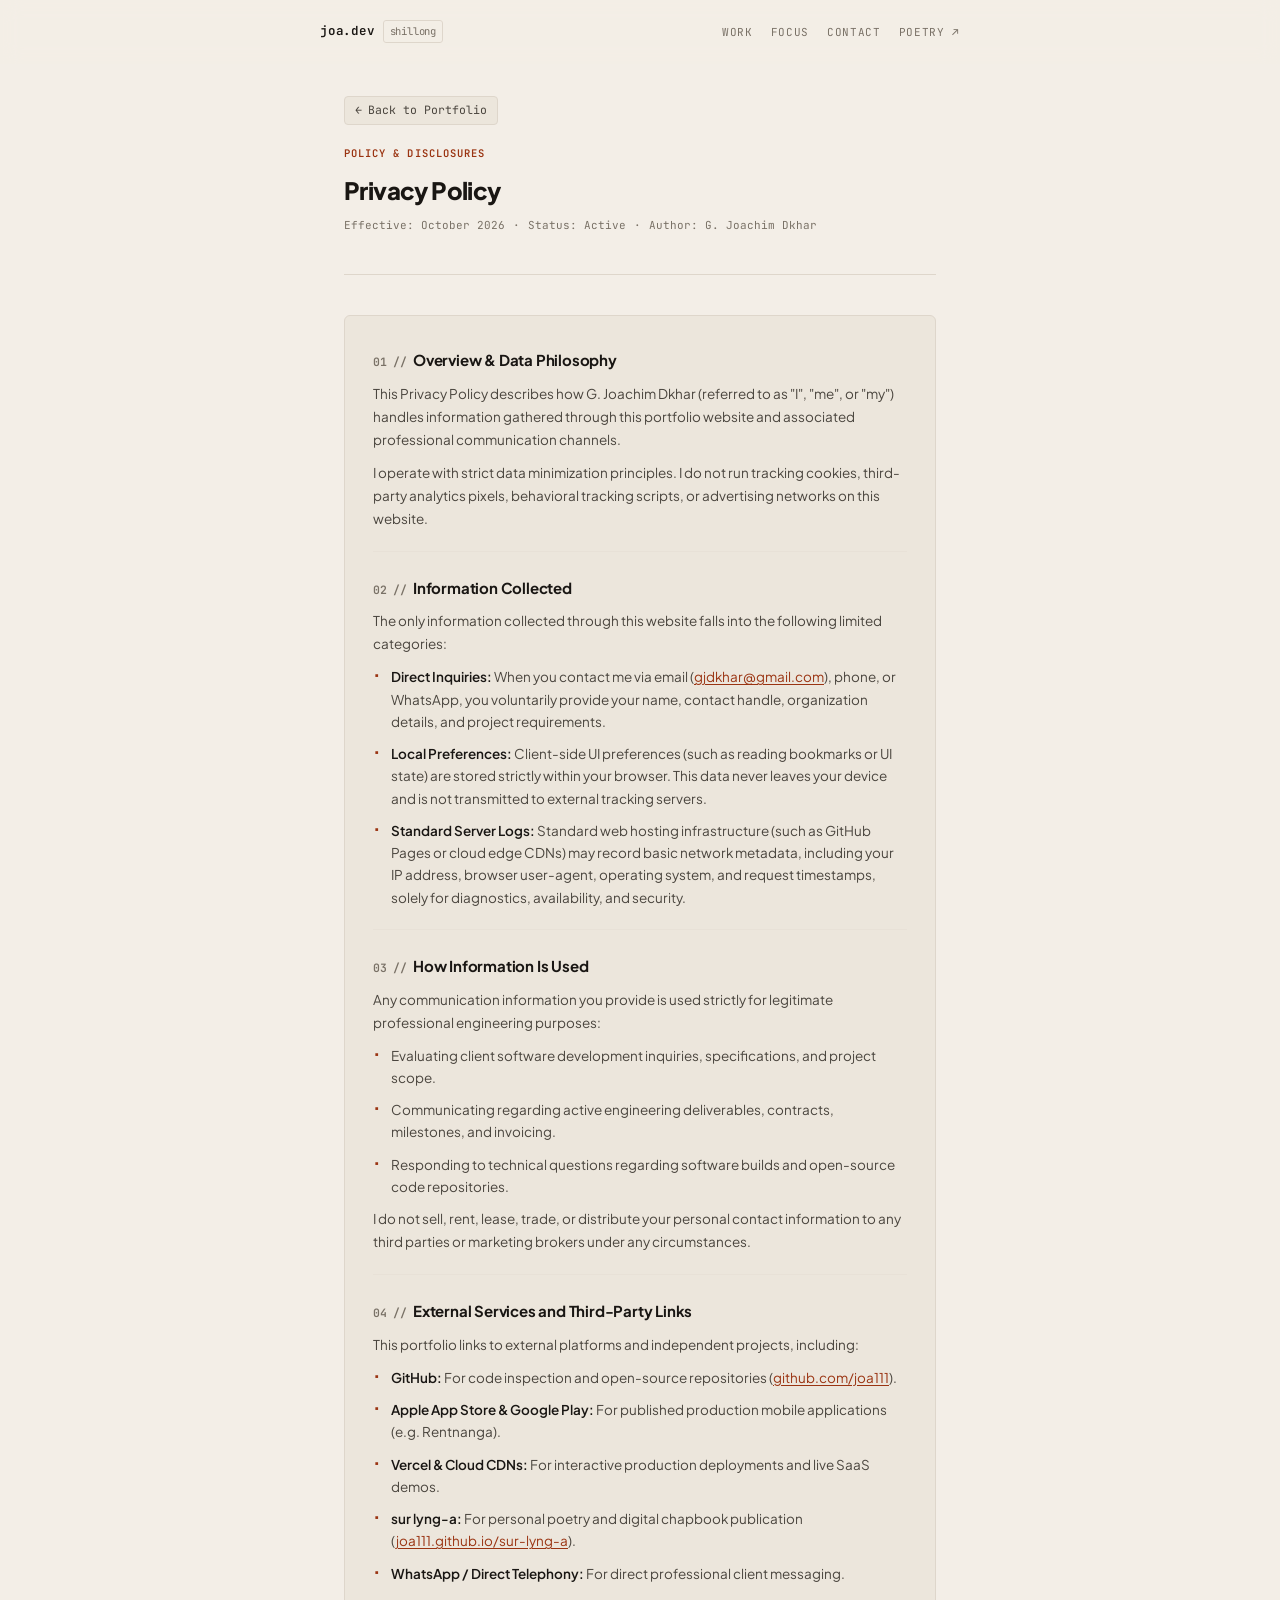
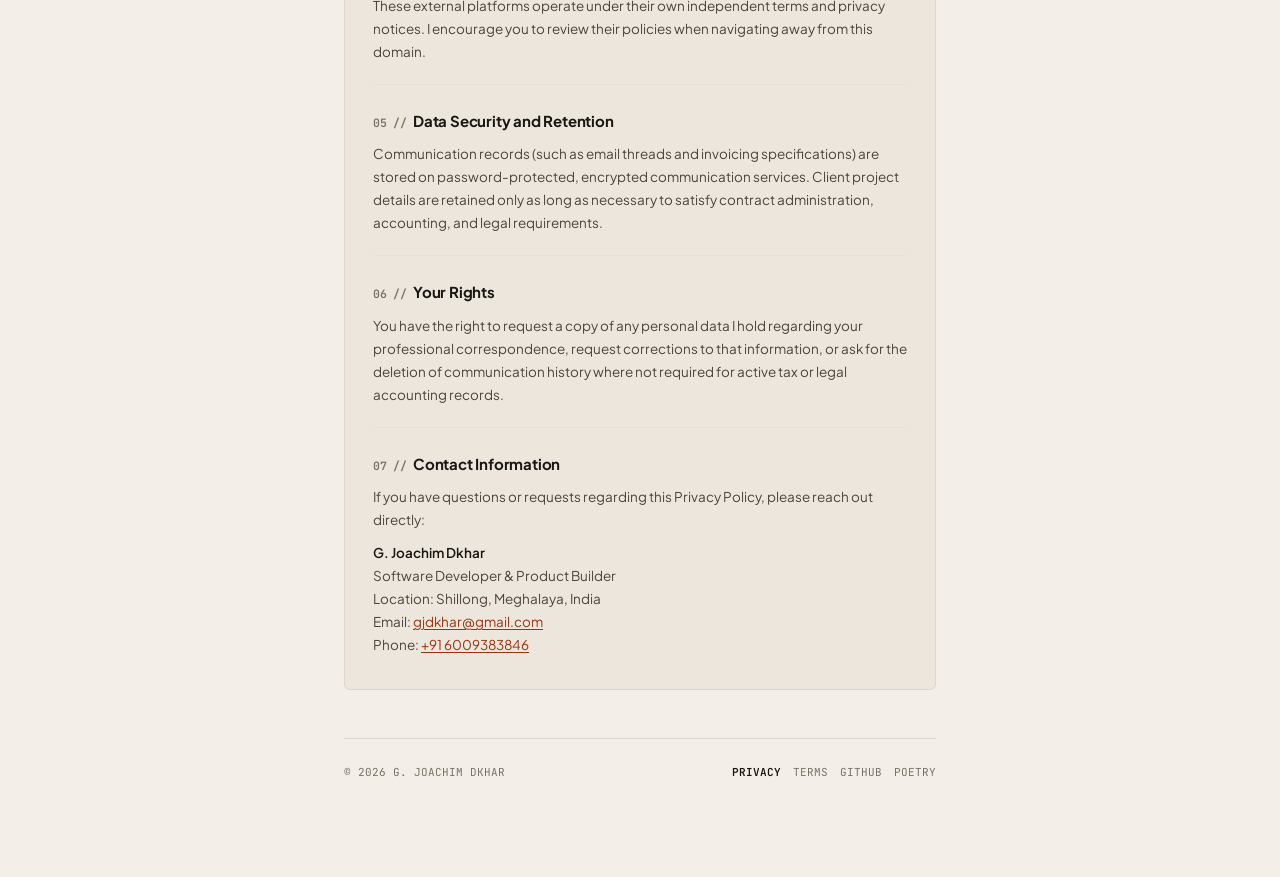
==== commit 49cf0a51: "fix typos" ====
--- a/privacy.html
+++ b/privacy.html
@@ -4,9 +4,9 @@
   <meta charset="UTF-8" />
   <meta name="viewport" content="width=device-width, initial-scale=1.0, viewport-fit=cover" />
   
-  <title>Privacy Policy | G. Joachim DKhar</title>
-  <meta name="description" content="Privacy Policy for G. Joachim DKhar's software engineering portfolio and consultancy services." />
-  <meta name="author" content="G. Joachim DKhar" />
+  <title>Privacy Policy | G. Joachim Dkhar</title>
+  <meta name="description" content="Privacy Policy for G. Joachim Dkhar's software engineering portfolio and consultancy services." />
+  <meta name="author" content="G. Joachim Dkhar" />
   
   <link rel="icon" href="data:image/svg+xml,<svg xmlns='http://www.w3.org/2000/svg' viewBox='0 0 100 100'><text y='.9em' font-size='90'>⚡</text></svg>" />
 
@@ -51,7 +51,7 @@
           <span>·</span>
           <span>Status: Active</span>
           <span>·</span>
-          <span>Author: G. Joachim DKhar</span>
+          <span>Author: G. Joachim Dkhar</span>
         </div>
       </div>
 
@@ -61,7 +61,7 @@
         <section class="legal-section">
           <h2 class="legal-heading"><span class="legal-num">01 //</span> Overview &amp; Data Philosophy</h2>
           <p>
-            This Privacy Policy describes how G. Joachim DKhar (referred to as "I", "me", or "my") handles information gathered through this portfolio website and associated professional communication channels.
+            This Privacy Policy describes how G. Joachim Dkhar (referred to as "I", "me", or "my") handles information gathered through this portfolio website and associated professional communication channels.
           </p>
           <p>
             I operate with strict data minimization principles. I do not run tracking cookies, third-party analytics pixels, behavioral tracking scripts, or advertising networks on this website.
@@ -138,7 +138,7 @@
             If you have questions or requests regarding this Privacy Policy, please reach out directly:
           </p>
           <p>
-            <strong>G. Joachim DKhar</strong><br />
+            <strong>G. Joachim Dkhar</strong><br />
             Software Developer &amp; Product Builder<br />
             Location: Shillong, Meghalaya, India<br />
             Email: <a href="mailto:gjdkhar@gmail.com">gjdkhar@gmail.com</a><br />
@@ -150,7 +150,7 @@
       <!-- Footer -->
       <footer class="site-footer">
         <div class="footer-content">
-          <span>&copy; 2026 G. Joachim DKhar</span>
+          <span>&copy; 2026 G. Joachim Dkhar</span>
           <div class="footer-nav">
             <a href="privacy.html" style="color: var(--ink); font-weight: 600;">Privacy</a>
             <a href="terms.html">Terms</a>
--- a/styles.css
+++ b/styles.css
@@ -1,5 +1,5 @@
 /* ==========================================================================
-   G. Joachim DKhar Portfolio
+   G. Joachim Dkhar Portfolio
    Original Tactile Editorial Theme (Warm Parchment & Obsidian Ink)
    Unique layout, craftsman typography, mobile-first responsiveness
    ========================================================================== */
